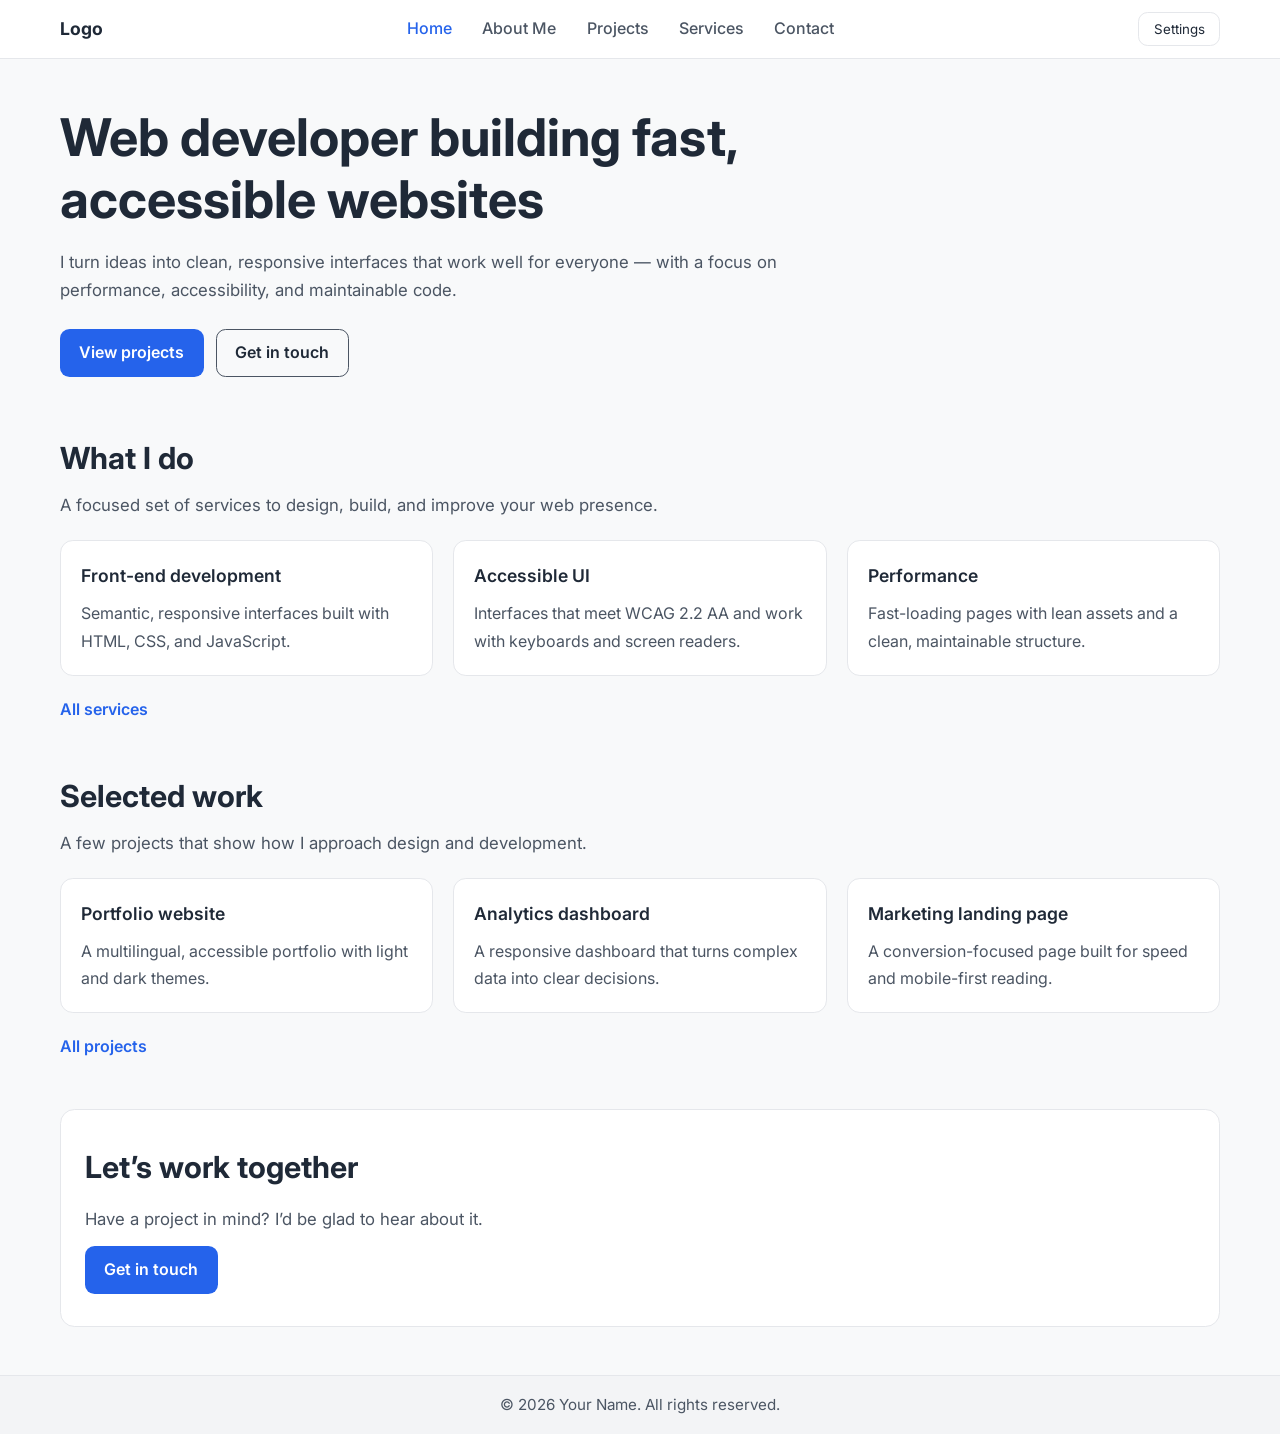
==== index.html @ b494fdd1 "Add files via upload" ====
<!DOCTYPE html>
<html lang="en" dir="ltr">

<head>
  <meta charset="UTF-8">
  <meta name="viewport" content="width=device-width, initial-scale=1.0">
  <title>Home | Portfolio</title>
  <link rel="preconnect" href="https://fonts.googleapis.com">
  <link rel="preconnect" href="https://fonts.gstatic.com" crossorigin>
  <link href="https://fonts.googleapis.com/css2?family=Inter:wght@400;500;600;700&family=Tajawal:wght@400;500;700&display=swap" rel="stylesheet">
  <link rel="stylesheet" href="style.css">
</head>

<body data-page="home">
  <!-- رابط التخطي إلى المحتوى الرئيسي (WCAG 2.4.1) -->
  <a class="skip-link" href="#main-content" data-i18n="skipToContent">Skip to main content</a>

  <!-- الهيدر المشترك -->
  <header class="site-header" id="site-header">
    <div class="header-container">
      <div class="header-left">
        <button class="menu-toggle" id="menu-toggle" type="button" aria-expanded="false" aria-controls="sidebar" data-i18n-aria-label="openMenu">
          <span class="menu-toggle-bar"></span>
          <span class="menu-toggle-bar"></span>
          <span class="menu-toggle-bar"></span>
        </button>
        <a class="site-logo" href="index.html" data-i18n-aria-label="logoLabel">Logo</a>
      </div>
      <nav class="nav-desktop" aria-label="Main navigation">
        <ul class="nav-desktop-list">
          <li class="nav-desktop-item">
            <a class="nav-desktop-link is-active" href="index.html" data-page="home" data-i18n="navHome">Home</a>
          </li>
          <li class="nav-desktop-item">
            <a class="nav-desktop-link" href="about.html" data-page="about" data-i18n="navAbout">About Me</a>
          </li>
          <li class="nav-desktop-item">
            <a class="nav-desktop-link" href="projects.html" data-page="projects" data-i18n="navProjects">Projects</a>
          </li>
          <li class="nav-desktop-item">
            <a class="nav-desktop-link" href="services.html" data-page="services" data-i18n="navServices">Services</a>
          </li>
          <li class="nav-desktop-item">
            <a class="nav-desktop-link" href="contact.html" data-page="contact" data-i18n="navContact">Contact</a>
          </li>
        </ul>
      </nav>
      <div class="header-actions">
        <div class="settings-dropdown" id="settings-dropdown">
          <button class="settings-toggle" id="settings-toggle" type="button" aria-expanded="false" aria-controls="settings-panel" data-i18n="settingsTitle">
            Settings
          </button>
          <div class="settings-panel" id="settings-panel" role="group" aria-labelledby="settings-panel-title">
            <div class="settings-panel-header">
              <span class="settings-panel-title" id="settings-panel-title" data-i18n="settingsTitle">Settings</span>
              <button class="settings-panel-close" id="settings-panel-close" type="button" data-i18n-aria-label="closeSettings">
                <span aria-hidden="true">&times;</span>
              </button>
            </div>
            <div class="settings-panel-section">
              <span class="settings-panel-label" data-i18n="appearance">Appearance</span>
              <div class="theme-toggle-group" role="group" data-i18n-aria-label="appearance">
                <button class="theme-option is-active" type="button" data-theme="light" aria-pressed="true" data-i18n="light">Light Mode</button>
                <button class="theme-option" type="button" data-theme="dark" aria-pressed="false" data-i18n="dark">Dark Mode</button>
              </div>
            </div>
            <div class="settings-panel-section">
              <label class="settings-panel-label" for="language-select-header" data-i18n="language">Language</label>
              <select class="language-select" id="language-select-header" data-i18n-aria-label="languageSelect">
                <option value="en" selected>English</option>
                <option value="ar">العربية</option>
                <option value="fr">Français</option>
              </select>
            </div>
          </div>
        </div>
      </div>
    </div>
  </header>

  <!-- القائمة الجانبية (تظهر فقط على الشاشات الصغيرة) -->
  <aside class="sidebar" id="sidebar" aria-hidden="true">
    <div class="sidebar-overlay" id="sidebar-overlay"></div>
    <div class="sidebar-panel" role="dialog" aria-modal="true" aria-labelledby="sidebar-title">
      <div class="sidebar-header">
        <span class="sidebar-title" id="sidebar-title" data-i18n="menuTitle">Menu</span>
        <button class="sidebar-close" id="sidebar-close" type="button" data-i18n-aria-label="closeMenu">
          <span aria-hidden="true">&times;</span>
        </button>
      </div>
      <nav class="sidebar-nav" aria-label="Main navigation">
        <ul class="nav-list">
          <li class="nav-item">
            <a class="nav-link is-active" href="index.html" data-page="home" data-i18n="navHome">Home</a>
          </li>
          <li class="nav-item">
            <a class="nav-link" href="about.html" data-page="about" data-i18n="navAbout">About Me</a>
          </li>
          <li class="nav-item">
            <a class="nav-link" href="projects.html" data-page="projects" data-i18n="navProjects">Projects</a>
          </li>
          <li class="nav-item">
            <a class="nav-link" href="services.html" data-page="services" data-i18n="navServices">Services</a>
          </li>
          <li class="nav-item">
            <a class="nav-link" href="contact.html" data-page="contact" data-i18n="navContact">Contact</a>
          </li>
        </ul>
      </nav>
      <section class="sidebar-settings" aria-label="Site settings">
        <h2 class="settings-title" data-i18n="settingsTitle">Settings</h2>
        <div class="settings-group">
          <span class="settings-label" data-i18n="appearance">Appearance</span>
          <div class="theme-toggle-group" role="group" data-i18n-aria-label="appearance">
            <button class="theme-option is-active" type="button" data-theme="light" aria-pressed="true" data-i18n="light">Light Mode</button>
            <button class="theme-option" type="button" data-theme="dark" aria-pressed="false" data-i18n="dark">Dark Mode</button>
          </div>
        </div>
        <div class="settings-group">
          <label class="settings-label" for="language-select" data-i18n="language">Language</label>
          <select class="language-select" id="language-select" data-i18n-aria-label="languageSelect">
            <option value="en" selected>English</option>
            <option value="ar">العربية</option>
            <option value="fr">Français</option>
          </select>
        </div>
      </section>
    </div>
  </aside>

  <!-- المحتوى الرئيسي -->
  <main class="main-content home-main" id="main-content" tabindex="-1">
    <section class="hero" aria-labelledby="hero-title">
      <h1 class="hero-title" id="hero-title" data-i18n="homeHeroHeading">Web developer building fast, accessible websites</h1>
      <p class="hero-lead" data-i18n="homeHeroLead">I turn ideas into clean, responsive interfaces that work well for everyone — with a focus on performance, accessibility, and maintainable code.</p>
      <div class="hero-actions">
        <a class="button button-primary" href="projects.html" data-i18n="homeCtaProjects">View projects</a>
        <a class="button button-secondary" href="contact.html" data-i18n="homeCtaContact">Get in touch</a>
      </div>
    </section>

    <section class="home-section" aria-labelledby="home-services-title">
      <div class="section-header">
        <h2 class="section-title" id="home-services-title" data-i18n="homeServicesHeading">What I do</h2>
        <p class="section-lead" data-i18n="homeServicesLead">A focused set of services to design, build, and improve your web presence.</p>
      </div>
      <ul class="card-grid">
        <li class="card">
          <h3 class="card-title" data-i18n="homeServiceFrontendTitle">Front-end development</h3>
          <p class="card-text" data-i18n="homeServiceFrontendDesc">Semantic, responsive interfaces built with HTML, CSS, and JavaScript.</p>
        </li>
        <li class="card">
          <h3 class="card-title" data-i18n="homeServiceAccessibleTitle">Accessible UI</h3>
          <p class="card-text" data-i18n="homeServiceAccessibleDesc">Interfaces that meet WCAG 2.2 AA and work with keyboards and screen readers.</p>
        </li>
        <li class="card">
          <h3 class="card-title" data-i18n="homeServicePerformanceTitle">Performance</h3>
          <p class="card-text" data-i18n="homeServicePerformanceDesc">Fast-loading pages with lean assets and a clean, maintainable structure.</p>
        </li>
      </ul>
      <a class="text-link" href="services.html" data-i18n="homeAllServices">All services</a>
    </section>

    <section class="home-section" aria-labelledby="home-work-title">
      <div class="section-header">
        <h2 class="section-title" id="home-work-title" data-i18n="homeWorkHeading">Selected work</h2>
        <p class="section-lead" data-i18n="homeWorkLead">A few projects that show how I approach design and development.</p>
      </div>
      <ul class="card-grid">
        <li class="card">
          <h3 class="card-title" data-i18n="homeProject1Title">Portfolio website</h3>
          <p class="card-text" data-i18n="homeProject1Desc">A multilingual, accessible portfolio with light and dark themes.</p>
        </li>
        <li class="card">
          <h3 class="card-title" data-i18n="homeProject2Title">Analytics dashboard</h3>
          <p class="card-text" data-i18n="homeProject2Desc">A responsive dashboard that turns complex data into clear decisions.</p>
        </li>
        <li class="card">
          <h3 class="card-title" data-i18n="homeProject3Title">Marketing landing page</h3>
          <p class="card-text" data-i18n="homeProject3Desc">A conversion-focused page built for speed and mobile-first reading.</p>
        </li>
      </ul>
      <a class="text-link" href="projects.html" data-i18n="homeAllProjects">All projects</a>
    </section>

    <section class="cta-section" aria-labelledby="home-cta-title">
      <h2 class="section-title" id="home-cta-title" data-i18n="homeCtaHeading">Let’s work together</h2>
      <p class="section-lead" data-i18n="homeCtaLead">Have a project in mind? I’d be glad to hear about it.</p>
      <a class="button button-primary" href="contact.html" data-i18n="homeCtaContact">Get in touch</a>
    </section>
  </main>

  <!-- الفوتر المشترك -->
  <footer class="site-footer" id="site-footer">
    <div class="footer-container">
      <p class="footer-copy" data-i18n="footerCopy">&copy; 2026 Your Name. All rights reserved.</p>
    </div>
  </footer>

  <script src="js.js" defer></script>
</body>

</html>
---- style.css ----
/* 
  ملف التنسيقات - معرض الأعمال
  ملاحظات: سيُطور أكثر حسب المراحل
*/

/* إعادة ضبط بسيطة */
* {
  margin: 0;
  padding: 0;
  box-sizing: border-box;
}

:root {
  --bg: #f8f9fa;
  --surface: #ffffff;
  --text-primary: #1f2937;
  --text-secondary: #4b5563;
  --border: #e5e7eb;
  --accent: #2563eb;
  --accent-contrast: #ffffff;
  --header-bg: #ffffff;
  --sidebar-bg: #ffffff;
  --footer-bg: #f3f4f6;
}

[data-theme="dark"] {
  --bg: #0f1026;
  --surface: #15182b;
  --text-primary: #e5e7eb;
  --text-secondary: #cbd5f5;
  --border: #2a2f55;
  --accent: #4f9bff;
  --accent-contrast: #0f1026;
  --header-bg: #15182b;
  --sidebar-bg: #15182b;
  --footer-bg: #101225;
}

html {
  font-size: 16px;
}

body {
  font-family: "Inter", "Tajawal", system-ui, -apple-system, BlinkMacSystemFont, sans-serif;
  background-color: var(--bg);
  color: var(--text-primary);
  line-height: 1.7;
  min-height: 100vh;
  display: flex;
  flex-direction: column;
}

/* دعم RTL */
html[dir="rtl"] body {
  font-family: "Tajawal", "Inter", system-ui, sans-serif;
}

/* رابط التخطي إلى المحتوى الرئيسي - يظهر عند التركيز فقط (WCAG 2.4.1) */
.skip-link {
  position: fixed;
  top: -100px;
  inset-inline-start: 1rem;
  z-index: 2000;
  padding: 0.7rem 1.1rem;
  border-radius: 0.6rem;
  background-color: var(--accent);
  color: var(--accent-contrast);
  font-weight: 600;
  text-decoration: none;
}

.skip-link:focus-visible {
  top: 0.75rem;
  outline: 3px solid var(--text-primary);
  outline-offset: 2px;
}

/* الهيدر */
.site-header {
  position: sticky;
  top: 0;
  z-index: 100;
  background-color: var(--header-bg);
  border-bottom: 1px solid var(--border);
}

.header-container {
  display: flex;
  align-items: center;
  justify-content: space-between;
  gap: 1rem;
  width: min(1200px, 100%);
  margin: 0 auto;
  padding: 0.75rem 1.25rem;
}

.header-left {
  display: flex;
  align-items: center;
  gap: 0.9rem;
}

.menu-toggle {
  display: none;
  flex-direction: column;
  justify-content: center;
  gap: 0.35rem;
  width: 2.75rem;
  height: 2.75rem;
  border-radius: 0.6rem;
  border: 1px solid var(--border);
  background-color: transparent;
  cursor: pointer;
}

.menu-toggle:focus-visible {
  outline: 2px solid var(--accent);
  outline-offset: 2px;
}

.menu-toggle-bar {
  width: 1.4rem;
  height: 2px;
  background-color: var(--text-primary);
  align-self: center;
  border-radius: 1px;
}

.site-logo {
  font-weight: 700;
  font-size: 1.1rem;
  color: var(--text-primary);
  text-decoration: none;
}

/* التنقل الأفقي للديسكتوب */
.nav-desktop {
  display: none;
  flex: 1;
  justify-content: center;
}

.nav-desktop-list {
  display: flex;
  align-items: center;
  gap: 1.5rem;
  list-style: none;
}

.nav-desktop-link {
  color: var(--text-secondary);
  text-decoration: none;
  font-weight: 500;
  padding: 0.4rem 0.2rem;
}

.nav-desktop-link:hover {
  color: var(--text-primary);
}

.nav-desktop-link.is-active {
  color: var(--accent);
}

.header-actions {
  display: flex;
  align-items: center;
  gap: 0.8rem;
}

/* قائمة الإعدادات المنسدلة */
.settings-dropdown {
  position: relative;
}

.settings-toggle {
  border: 1px solid var(--border);
  background-color: transparent;
  color: var(--text-primary);
  padding: 0.5rem 0.9rem;
  border-radius: 0.6rem;
  cursor: pointer;
  font-family: inherit;
}

.settings-toggle:focus-visible {
  outline: 2px solid var(--accent);
  outline-offset: 2px;
}

.settings-panel {
  position: absolute;
  top: calc(100% + 0.6rem);
  right: 0;
  width: min(280px, 90vw);
  background-color: var(--surface);
  border: 1px solid var(--border);
  border-radius: 0.8rem;
  box-shadow: 0 40px 70px -50px rgba(15, 23, 42, 0.95);
  display: none;
  flex-direction: column;
  gap: 1rem;
  padding: 1rem 1.1rem;
  z-index: 200;
}

html[dir="rtl"] .settings-panel {
  right: auto;
  left: 0;
}

.settings-dropdown.is-open .settings-panel {
  display: flex;
}

.settings-panel-header {
  display: flex;
  align-items: center;
  justify-content: space-between;
  gap: 1rem;
  padding-bottom: 0.75rem;
  border-bottom: 1px solid var(--border);
}

.settings-panel-title {
  font-weight: 600;
  color: var(--text-primary);
}

.settings-panel-close {
  display: inline-flex;
  align-items: center;
  justify-content: center;
  width: 2rem;
  height: 2rem;
  padding: 0;
  border: 1px solid var(--border);
  border-radius: 0.5rem;
  background-color: transparent;
  color: var(--text-secondary);
  font-size: 1.25rem;
  line-height: 1;
  cursor: pointer;
}

.settings-panel-close:hover {
  color: var(--text-primary);
  border-color: var(--accent);
}

.settings-panel-close:focus-visible {
  outline: 2px solid var(--accent);
  outline-offset: 2px;
}

.settings-panel-section {
  display: flex;
  flex-direction: column;
  gap: 0.6rem;
}

.settings-panel-label {
  font-size: 0.9rem;
  color: var(--text-secondary);
}

/* القائمة الجانبية - تظهر فقط على الشاشات الصغيرة */
.sidebar {
  position: fixed;
  inset: 0;
  display: none;
  z-index: 1000;
}

.sidebar.is-open {
  display: block;
}

.sidebar-overlay {
  position: absolute;
  inset: 0;
  background-color: rgba(15, 16, 38, 0.45);
}

.sidebar-panel {
  position: absolute;
  top: 0;
  right: 0;
  width: min(320px, 90vw);
  height: 100%;
  background-color: var(--sidebar-bg);
  border-left: 1px solid var(--border);
  display: flex;
  flex-direction: column;
  overflow-y: auto;
  transform: translateX(100%);
  transition: transform 0.25s ease;
}

html[dir="rtl"] .sidebar-panel {
  right: auto;
  left: 0;
  border-left: none;
  border-right: 1px solid var(--border);
  transform: translateX(-100%);
}

.sidebar.is-open .sidebar-panel {
  transform: translateX(0);
}

.sidebar-header {
  display: flex;
  align-items: center;
  justify-content: space-between;
  padding: 1rem 1.25rem;
  border-bottom: 1px solid var(--border);
}

.sidebar-title {
  font-weight: 600;
}

.sidebar-close {
  width: 2.25rem;
  height: 2.25rem;
  border-radius: 0.5rem;
  border: 1px solid var(--border);
  background-color: transparent;
  color: var(--text-primary);
  font-size: 1.4rem;
  cursor: pointer;
}

.sidebar-close:focus-visible {
  outline: 2px solid var(--accent);
  outline-offset: 2px;
}

.sidebar-nav {
  padding: 0.75rem 0;
}

.nav-list {
  list-style: none;
  display: flex;
  flex-direction: column;
}

.nav-link {
  display: block;
  padding: 0.7rem 1.25rem;
  color: var(--text-secondary);
  text-decoration: none;
  font-weight: 500;
}

.nav-link:hover {
  color: var(--text-primary);
}

.nav-link.is-active {
  color: var(--accent);
  background-color: rgba(37, 99, 235, 0.08);
}

[data-theme="dark"] .nav-link.is-active {
  background-color: rgba(79, 155, 255, 0.18);
}

.sidebar-settings {
  margin-top: auto;
  padding: 1rem 1.25rem 1.5rem;
  border-top: 1px solid var(--border);
  display: flex;
  flex-direction: column;
  gap: 1rem;
}

.settings-title {
  font-size: 0.98rem;
  font-weight: 600;
}

.settings-group {
  display: flex;
  flex-direction: column;
  gap: 0.6rem;
}

.settings-label {
  font-size: 0.9rem;
  color: var(--text-secondary);
}

.theme-toggle-group {
  display: grid;
  grid-template-columns: repeat(2, minmax(0, 1fr));
  gap: 0.5rem;
}

.theme-option {
  border: 1px solid var(--border);
  background-color: transparent;
  color: var(--text-secondary);
  padding: 0.55rem 0.4rem;
  border-radius: 0.6rem;
  cursor: pointer;
  font-size: 0.9rem;
}

.theme-option.is-active {
  color: var(--accent-contrast);
  background-color: var(--accent);
  border-color: transparent;
}

.theme-option:focus-visible {
  outline: 2px solid var(--accent);
  outline-offset: 2px;
}

.language-select {
  border: 1px solid var(--border);
  background-color: var(--surface);
  color: var(--text-primary);
  padding: 0.55rem 0.7rem;
  border-radius: 0.6rem;
  font-family: inherit;
}

.language-select:focus-visible {
  outline: 2px solid var(--accent);
  outline-offset: 2px;
}

/* المحتوى الرئيسي */
.main-content {
  flex: 1;
  width: min(1200px, 100%);
  margin: 0 auto;
  padding: 2rem 1.25rem 3rem;
}

.main-content:focus {
  outline: none;
}

.main-content:focus-visible {
  outline: 3px solid var(--accent);
  outline-offset: -3px;
}

.about-section,
.page-section {
  display: flex;
  flex-direction: column;
  gap: 1.5rem;
}

.about-header,
.page-header {
  display: flex;
  flex-direction: column;
  gap: 0.4rem;
}

.about-title,
.page-title {
  font-size: clamp(2rem, 4vw, 3rem);
  font-weight: 700;
}

.about-subtitle,
.page-subtitle {
  color: var(--text-secondary);
}

.about-body,
.page-body {
  min-height: 40vh;
}

/* الفوتر */
.site-footer {
  border-top: 1px solid var(--border);
  background-color: var(--footer-bg);
}

.footer-container {
  width: min(1200px, 100%);
  margin: 0 auto;
  padding: 1rem 1.25rem;
  text-align: center;
}

.footer-copy {
  font-size: 0.95rem;
  color: var(--text-secondary);
}

/* الصفحات الداخلية والعناصر المشتركة */
.home-main,
.page-main {
  display: flex;
  flex-direction: column;
  gap: 3rem;
}

.hero {
  display: flex;
  flex-direction: column;
  gap: 1rem;
  max-width: 46rem;
  padding-block: 1rem 0.5rem;
}

.hero-title {
  font-size: clamp(2rem, 5vw, 3.25rem);
  line-height: 1.2;
  font-weight: 700;
}

.hero-lead,
.section-lead {
  color: var(--text-secondary);
  font-size: 1.05rem;
}

.hero-actions {
  display: flex;
  flex-wrap: wrap;
  gap: 0.75rem;
  margin-top: 0.5rem;
}

/* الأزرار */
.button {
  display: inline-flex;
  align-items: center;
  justify-content: center;
  min-height: 2.75rem;
  padding: 0.6rem 1.15rem;
  border: 1px solid transparent;
  border-radius: 0.6rem;
  font-weight: 600;
  text-decoration: none;
}

.button-primary {
  background-color: var(--accent);
  color: var(--accent-contrast);
}

.button-primary:hover {
  filter: brightness(1.08);
}

.button-secondary {
  background-color: transparent;
  color: var(--text-primary);
  border-color: var(--text-secondary);
}

.button-secondary:hover {
  border-color: var(--accent);
  color: var(--accent);
}

.button:focus-visible,
.text-link:focus-visible,
.contact-link:focus-visible,
.faq-item summary:focus-visible {
  outline: 3px solid var(--accent);
  outline-offset: 2px;
}

/* الأقسام والشبكات */
.home-section {
  display: flex;
  flex-direction: column;
  gap: 1.25rem;
}

.section-header {
  display: flex;
  flex-direction: column;
  gap: 0.4rem;
}

.section-title {
  font-size: clamp(1.4rem, 3vw, 1.9rem);
  font-weight: 700;
}

.card-grid {
  list-style: none;
  display: grid;
  grid-template-columns: repeat(auto-fit, minmax(220px, 1fr));
  gap: 1.25rem;
}

.card {
  display: flex;
  flex-direction: column;
  gap: 0.6rem;
  padding: 1.25rem;
  background-color: var(--surface);
  border: 1px solid var(--border);
  border-radius: 0.8rem;
}

.card-title {
  font-size: 1.1rem;
  font-weight: 600;
}

.card-text,
.faq-answer {
  color: var(--text-secondary);
}

.tag-list {
  display: flex;
  flex-wrap: wrap;
  gap: 0.4rem;
  margin-top: auto;
  padding-top: 0.4rem;
}

.tag {
  padding: 0.15rem 0.55rem;
  border-radius: 999px;
  background-color: rgba(37, 99, 235, 0.1);
  color: var(--accent);
  font-size: 0.85rem;
  font-weight: 500;
}

[data-theme="dark"] .tag {
  background-color: rgba(79, 155, 255, 0.18);
}

.text-link {
  align-self: flex-start;
  color: var(--accent);
  font-weight: 600;
  text-decoration: none;
}

.text-link:hover {
  text-decoration: underline;
}

.contact-link {
  align-self: flex-start;
  margin-top: auto;
  color: var(--accent);
  font-weight: 600;
  text-decoration: none;
  overflow-wrap: anywhere;
}

.contact-link:hover {
  text-decoration: underline;
}

/* دعوة ختامية */
.cta-section {
  display: flex;
  flex-direction: column;
  align-items: flex-start;
  gap: 0.75rem;
  padding: 2rem 1.5rem;
  background-color: var(--surface);
  border: 1px solid var(--border);
  border-radius: 0.9rem;
}

/* خطوات العمل */
.step-list {
  list-style: none;
  counter-reset: step;
  display: grid;
  grid-template-columns: repeat(auto-fit, minmax(160px, 1fr));
  gap: 1rem;
  padding-inline-start: 0;
}

.step {
  position: relative;
  padding: 1rem;
  padding-inline-start: 3rem;
  background-color: var(--surface);
  border: 1px solid var(--border);
  border-radius: 0.8rem;
  font-weight: 600;
  counter-increment: step;
}

.step::before {
  content: counter(step);
  position: absolute;
  inset-inline-start: 0.9rem;
  top: 50%;
  transform: translateY(-50%);
  display: inline-flex;
  align-items: center;
  justify-content: center;
  width: 1.6rem;
  height: 1.6rem;
  border-radius: 50%;
  background-color: var(--accent);
  color: var(--accent-contrast);
  font-size: 0.9rem;
}

/* الأسئلة الشائعة */
.faq-item {
  padding: 0.9rem 1.1rem;
  background-color: var(--surface);
  border: 1px solid var(--border);
  border-radius: 0.7rem;
}

.faq-item summary {
  min-height: 2.75rem;
  padding-block: 0.35rem;
  cursor: pointer;
  font-weight: 600;
}

.faq-answer {
  margin-top: 0.65rem;
}

/* Responsive - الديسكتوب */
@media (min-width: 992px) {
  .menu-toggle {
    display: none;
  }

  .nav-desktop {
    display: flex;
  }
}

/* Responsive - الشاشات الصغيرة */
@media (max-width: 991px) {
  .menu-toggle {
    display: inline-flex;
  }

  .nav-desktop {
    display: none;
  }
}

/* احترام تفضيل تقليل الحركة (WCAG 2.3.3) */
@media (prefers-reduced-motion: reduce) {
  *,
  *::before,
  *::after {
    animation-duration: 0.01ms !important;
    animation-iteration-count: 1 !important;
    transition-duration: 0.01ms !important;
    scroll-behavior: auto !important;
  }
}
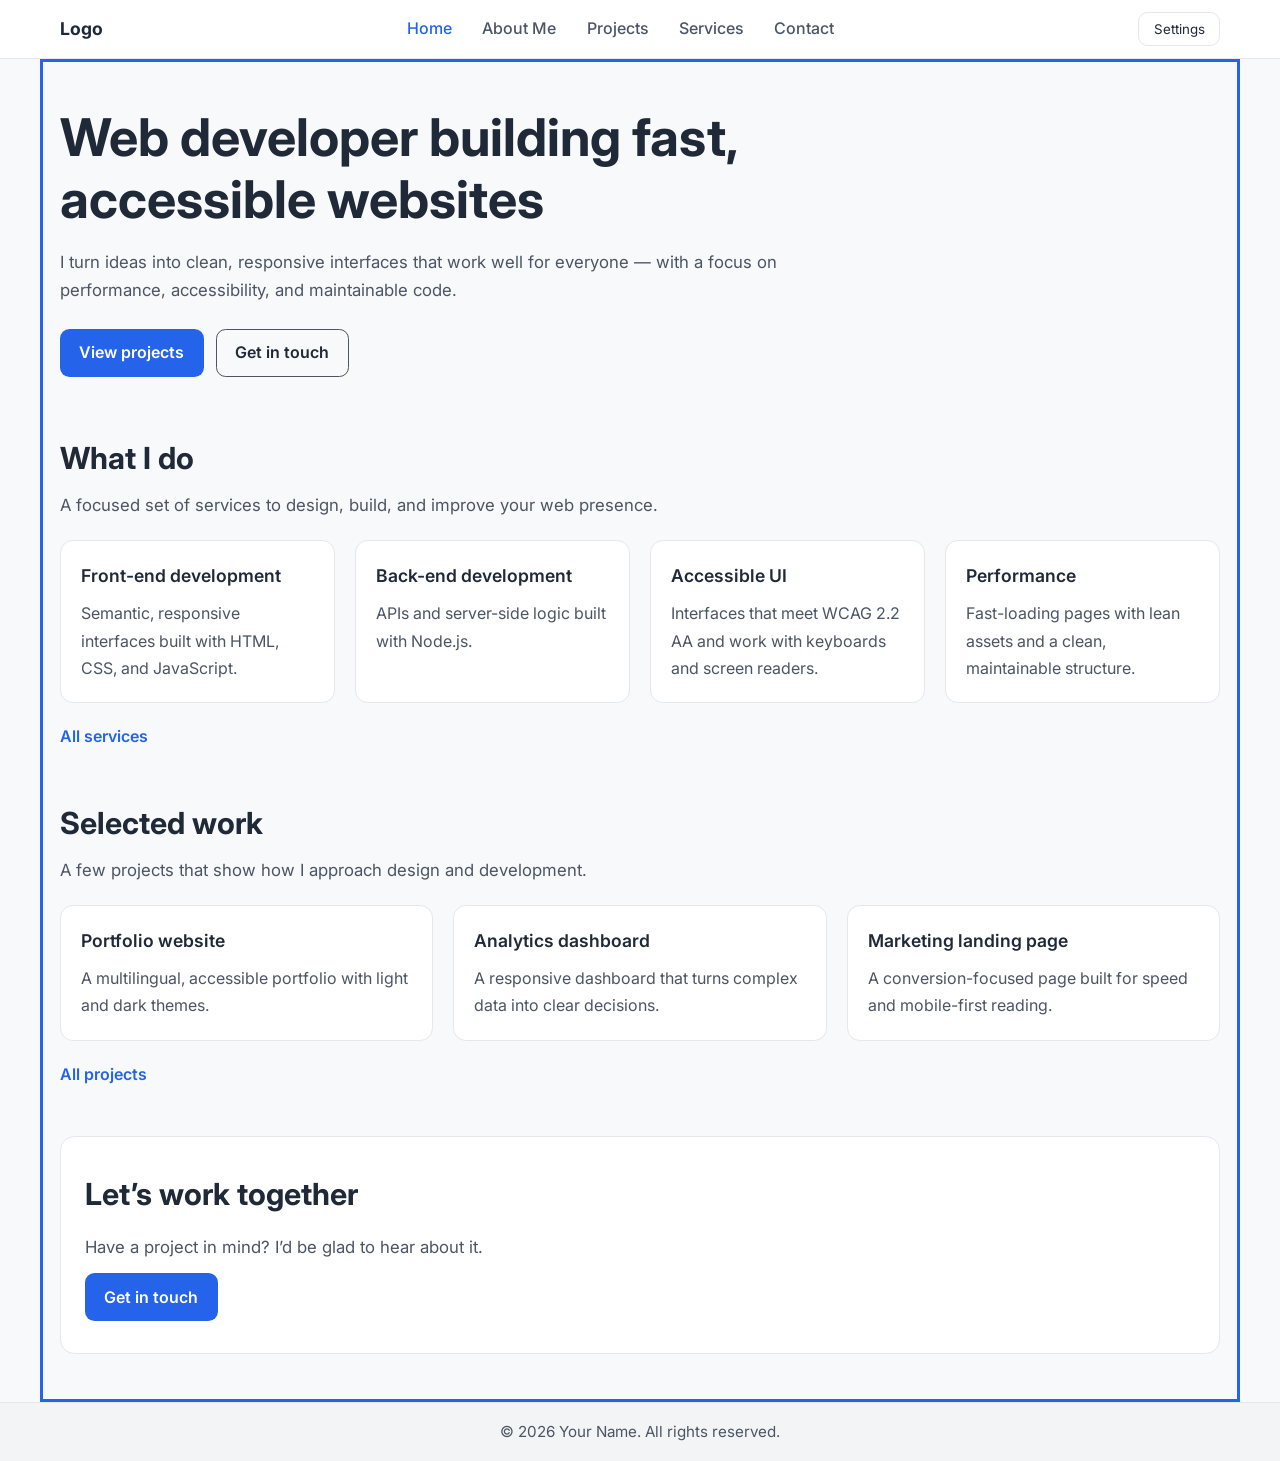
==== commit 61b7f140: "Add files via upload" ====
--- a/index.html
+++ b/index.html
@@ -48,7 +48,11 @@
       <div class="header-actions">
         <div class="settings-dropdown" id="settings-dropdown">
           <button class="settings-toggle" id="settings-toggle" type="button" aria-expanded="false" aria-controls="settings-panel" data-i18n="settingsTitle">
-            Settings
+            <svg class="settings-toggle-icon" width="18" height="18" viewBox="0 0 24 24" fill="none" stroke="currentColor" stroke-width="2" stroke-linecap="round" stroke-linejoin="round" aria-hidden="true">
+              <circle cx="12" cy="12" r="3"></circle>
+              <path d="M19.4 15a1.65 1.65 0 0 0 .33 1.82l.06.06a2 2 0 0 1 0 2.83 2 2 0 0 1-2.83 0l-.06-.06a1.65 1.65 0 0 0-1.82-.33 1.65 1.65 0 0 0-1 1.51V21a2 2 0 0 1-2 2 2 2 0 0 1-2-2v-.09A1.65 1.65 0 0 0 9 19.4a1.65 1.65 0 0 0-1.82.33l-.06.06a2 2 0 0 1-2.83 0 2 2 0 0 1 0-2.83l.06-.06a1.65 1.65 0 0 0 .33-1.82 1.65 1.65 0 0 0-1.51-1H3a2 2 0 0 1-2-2 2 2 0 0 1 2-2h.09A1.65 1.65 0 0 0 4.6 9a1.65 1.65 0 0 0-.33-1.82l-.06-.06a2 2 0 0 1 0-2.83 2 2 0 0 1 2.83 0l.06.06a1.65 1.65 0 0 0 1.82.33H9a1.65 1.65 0 0 0 1-1.51V3a2 2 0 0 1 2-2 2 2 0 0 1 2 2v.09a1.65 1.65 0 0 0 1 1.51 1.65 1.65 0 0 0 1.82-.33l.06-.06a2 2 0 0 1 2.83 0 2 2 0 0 1 0 2.83l-.06.06a1.65 1.65 0 0 0-.33 1.82V9a1.65 1.65 0 0 0 1.51 1H21a2 2 0 0 1 2 2 2 2 0 0 1-2 2h-.09a1.65 1.65 0 0 0-1.51 1z"></path>
+            </svg>
+            <span data-i18n="settingsTitle">Settings</span>
           </button>
           <div class="settings-panel" id="settings-panel" role="group" aria-labelledby="settings-panel-title">
             <div class="settings-panel-header">
@@ -150,6 +154,10 @@
           <p class="card-text" data-i18n="homeServiceFrontendDesc">Semantic, responsive interfaces built with HTML, CSS, and JavaScript.</p>
         </li>
         <li class="card">
+          <h3 class="card-title" data-i18n="homeServiceBackendTitle">Back-end development</h3>
+          <p class="card-text" data-i18n="homeServiceBackendDesc">APIs and server-side logic built with Node.js.</p>
+        </li>
+        <li class="card">
           <h3 class="card-title" data-i18n="homeServiceAccessibleTitle">Accessible UI</h3>
           <p class="card-text" data-i18n="homeServiceAccessibleDesc">Interfaces that meet WCAG 2.2 AA and work with keyboards and screen readers.</p>
         </li>
--- a/style.css
+++ b/style.css
@@ -174,6 +174,9 @@
 }
 
 .settings-toggle {
+  display: inline-flex;
+  align-items: center;
+  gap: 0.5rem;
   border: 1px solid var(--border);
   background-color: transparent;
   color: var(--text-primary);
@@ -181,6 +184,12 @@
   border-radius: 0.6rem;
   cursor: pointer;
   font-family: inherit;
+}
+
+.settings-toggle-icon {
+  width: 1rem;
+  height: 1rem;
+  flex-shrink: 0;
 }
 
 .settings-toggle:focus-visible {
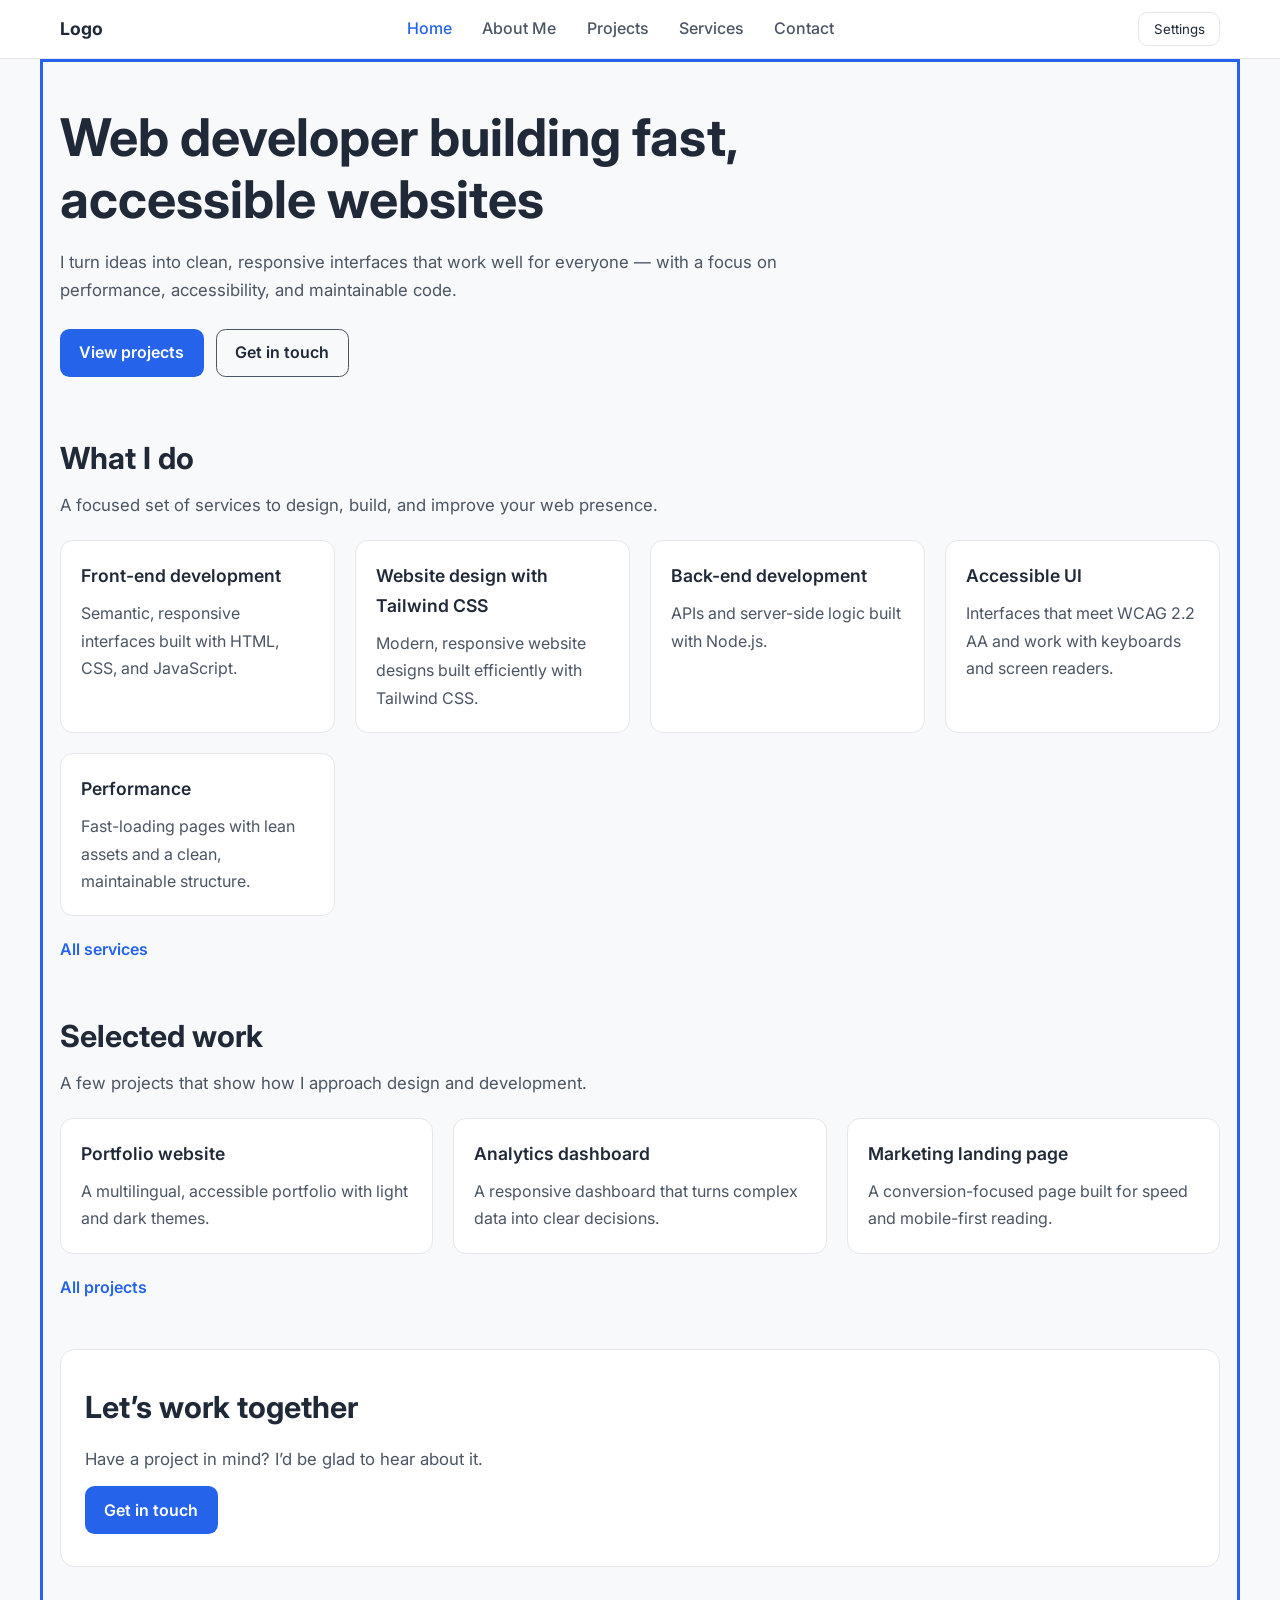
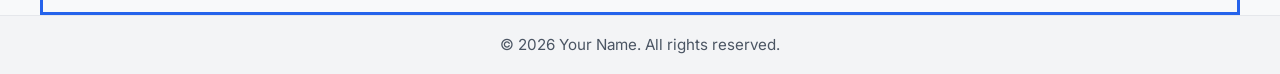
==== commit a35c7a19: "Add files via upload" ====
--- a/index.html
+++ b/index.html
@@ -154,6 +154,10 @@
           <p class="card-text" data-i18n="homeServiceFrontendDesc">Semantic, responsive interfaces built with HTML, CSS, and JavaScript.</p>
         </li>
         <li class="card">
+          <h3 class="card-title" data-i18n="homeServiceTailwindTitle">Website design with Tailwind CSS</h3>
+          <p class="card-text" data-i18n="homeServiceTailwindDesc">Modern, responsive website designs built efficiently with Tailwind CSS.</p>
+        </li>
+        <li class="card">
           <h3 class="card-title" data-i18n="homeServiceBackendTitle">Back-end development</h3>
           <p class="card-text" data-i18n="homeServiceBackendDesc">APIs and server-side logic built with Node.js.</p>
         </li>
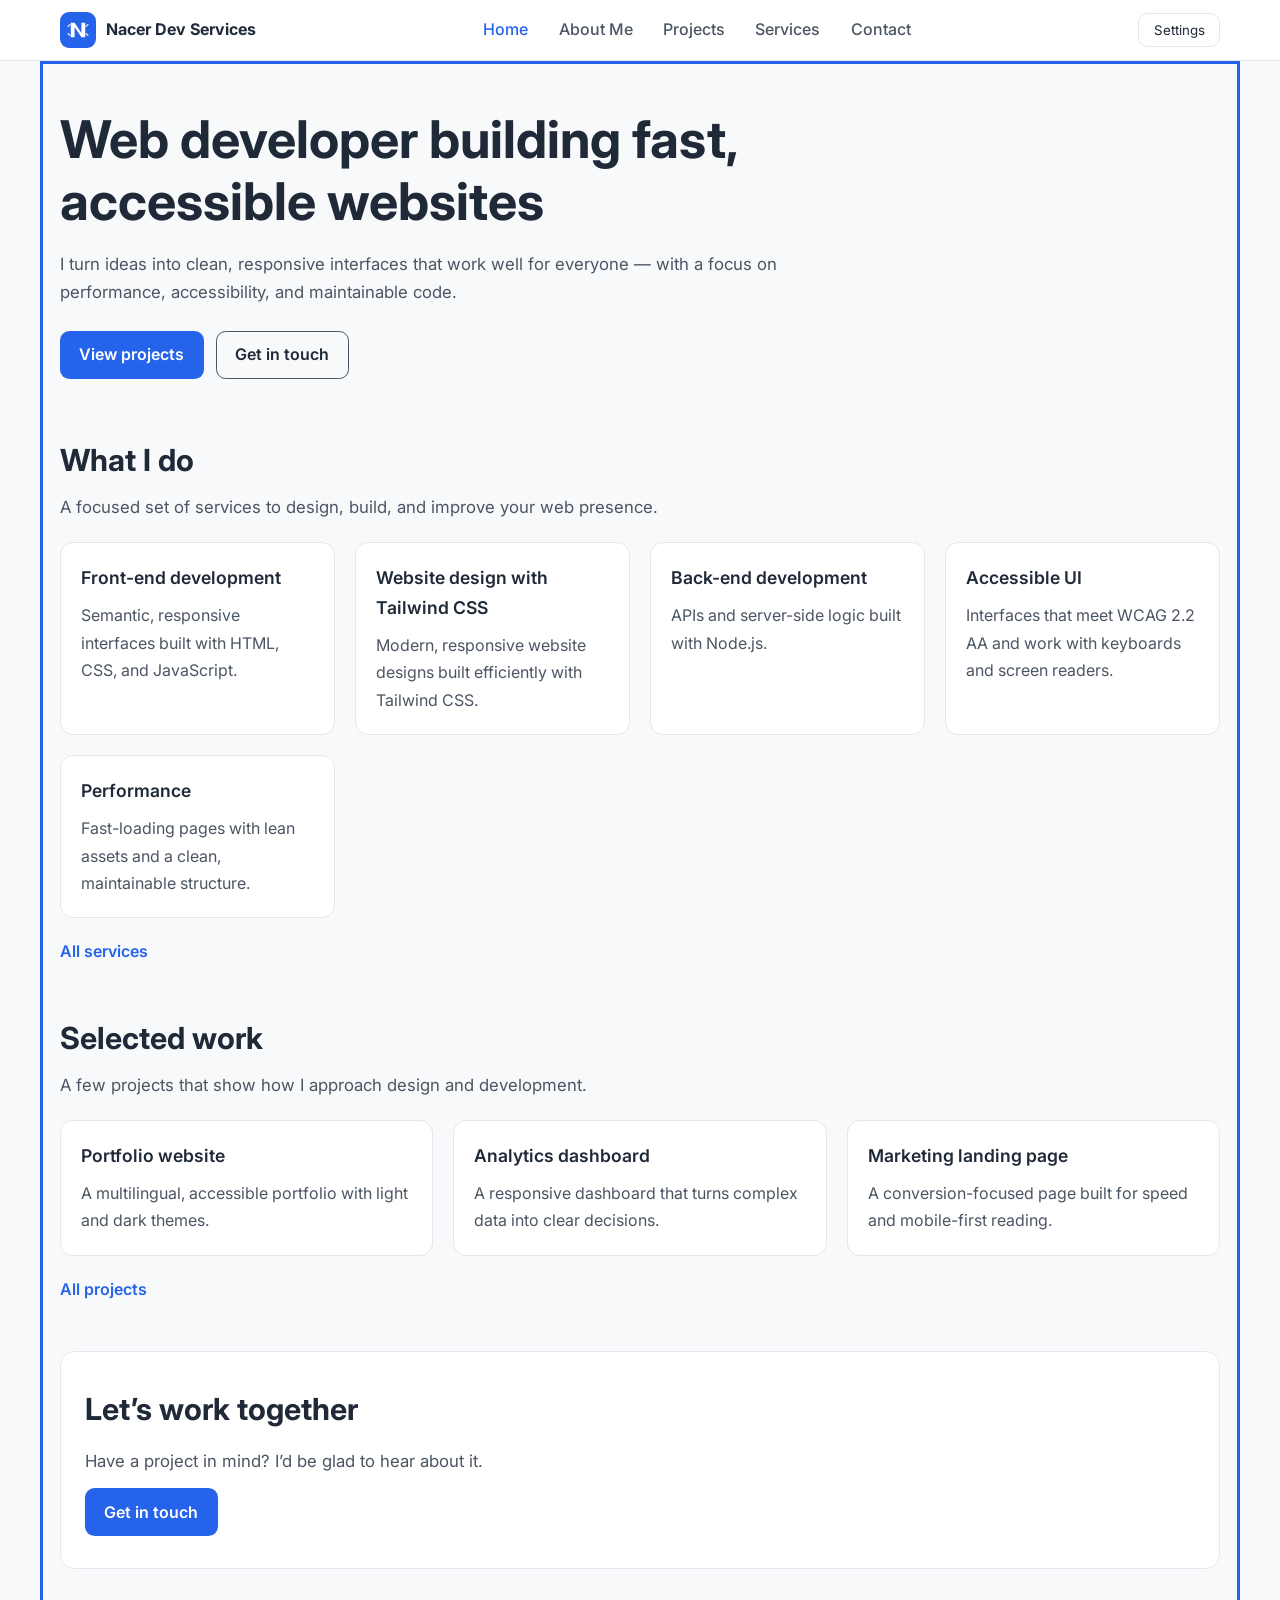
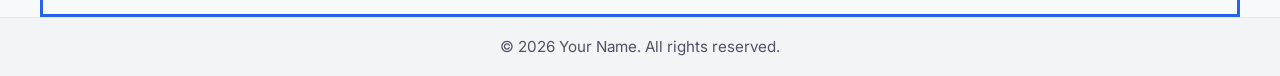
==== commit 5bbfe9cb: "Add files via upload" ====
--- a/index.html
+++ b/index.html
@@ -24,7 +24,15 @@
           <span class="menu-toggle-bar"></span>
           <span class="menu-toggle-bar"></span>
         </button>
-        <a class="site-logo" href="index.html" data-i18n-aria-label="logoLabel">Logo</a>
+        <a class="site-logo" href="index.html" data-i18n-aria-label="logoLabel" aria-label="Nacer Dev Services">
+          <svg class="site-logo-svg" width="40" height="40" viewBox="0 0 40 40" fill="none" xmlns="http://www.w3.org/2000/svg" aria-hidden="true">
+            <rect width="40" height="40" rx="10" fill="var(--accent)"/>
+            <path d="M12 28V12H16.2L23.8 23.2V12H28V28H23.8L16.2 16.8V28H12Z" fill="var(--accent-contrast)"/>
+            <path d="M9 16L11 14M9 24L11 26M29 16L31 14M29 24L31 26" stroke="var(--accent-contrast)" stroke-width="1.5" stroke-linecap="round" opacity="0.8"/>
+            <path d="M14 19H15M25 19H26" stroke="var(--accent-contrast)" stroke-width="1.5" stroke-linecap="round"/>
+          </svg>
+          <span class="site-logo-text">Nacer Dev Services</span>
+        </a>
       </div>
       <nav class="nav-desktop" aria-label="Main navigation">
         <ul class="nav-desktop-list">
@@ -69,6 +77,15 @@
               </div>
             </div>
             <div class="settings-panel-section">
+              <label class="settings-panel-label" for="font-size-select-header" data-i18n="fontSize">Font size</label>
+              <select class="language-select font-size-select" id="font-size-select-header" data-i18n-aria-label="fontSize">
+                <option value="0.9" data-i18n="fontSizeSmall">Small</option>
+                <option value="1" selected data-i18n="fontSizeNormal">Normal</option>
+                <option value="1.1" data-i18n="fontSizeLarge">Large</option>
+                <option value="1.2" data-i18n="fontSizeExtraLarge">Extra large</option>
+              </select>
+            </div>
+            <div class="settings-panel-section">
               <label class="settings-panel-label" for="language-select-header" data-i18n="language">Language</label>
               <select class="language-select" id="language-select-header" data-i18n-aria-label="languageSelect">
                 <option value="en" selected>English</option>
@@ -121,6 +138,15 @@
           </div>
         </div>
         <div class="settings-group">
+          <label class="settings-label" for="font-size-select" data-i18n="fontSize">Font size</label>
+          <select class="language-select font-size-select" id="font-size-select" data-i18n-aria-label="fontSize">
+            <option value="0.9" data-i18n="fontSizeSmall">Small</option>
+            <option value="1" selected data-i18n="fontSizeNormal">Normal</option>
+            <option value="1.1" data-i18n="fontSizeLarge">Large</option>
+            <option value="1.2" data-i18n="fontSizeExtraLarge">Extra large</option>
+          </select>
+        </div>
+        <div class="settings-group">
           <label class="settings-label" for="language-select" data-i18n="language">Language</label>
           <select class="language-select" id="language-select" data-i18n-aria-label="languageSelect">
             <option value="en" selected>English</option>
--- a/style.css
+++ b/style.css
@@ -11,6 +11,7 @@
 }
 
 :root {
+  --font-scale: 1;
   --bg: #f8f9fa;
   --surface: #ffffff;
   --text-primary: #1f2937;
@@ -36,8 +37,12 @@
   --footer-bg: #101225;
 }
 
+:root {
+  --font-scale: 1;
+}
+
 html {
-  font-size: 16px;
+  font-size: calc(16px * var(--font-scale));
 }
 
 body {
@@ -127,10 +132,23 @@
 }
 
 .site-logo {
+  display: inline-flex;
+  align-items: center;
+  gap: 0.6rem;
   font-weight: 700;
-  font-size: 1.1rem;
+  font-size: 1rem;
   color: var(--text-primary);
   text-decoration: none;
+}
+
+.site-logo-svg {
+  width: 2.25rem;
+  height: 2.25rem;
+  flex-shrink: 0;
+}
+
+.site-logo-text {
+  white-space: nowrap;
 }
 
 /* التنقل الأفقي للديسكتوب */
@@ -488,6 +506,34 @@
 .about-body,
 .page-body {
   min-height: 40vh;
+}
+
+/* نبذة "عني": صورة دائرية + فقرة تعريفية */
+.about-layout {
+  display: flex;
+  flex-wrap: wrap;
+  align-items: center;
+  gap: 2rem;
+}
+
+.about-photo {
+  width: clamp(10rem, 28vw, 14rem);
+  height: clamp(10rem, 28vw, 14rem);
+  border-radius: 50%;
+  object-fit: cover;
+  object-position: center top;
+  border: 1px solid var(--border);
+  background-color: var(--surface);
+  flex: 0 0 auto;
+}
+
+.about-text {
+  flex: 1 1 20rem;
+  min-width: 0;
+  max-width: 62ch;
+  color: var(--text-secondary);
+  font-size: 1.05rem;
+  line-height: 1.8;
 }
 
 /* الفوتر */
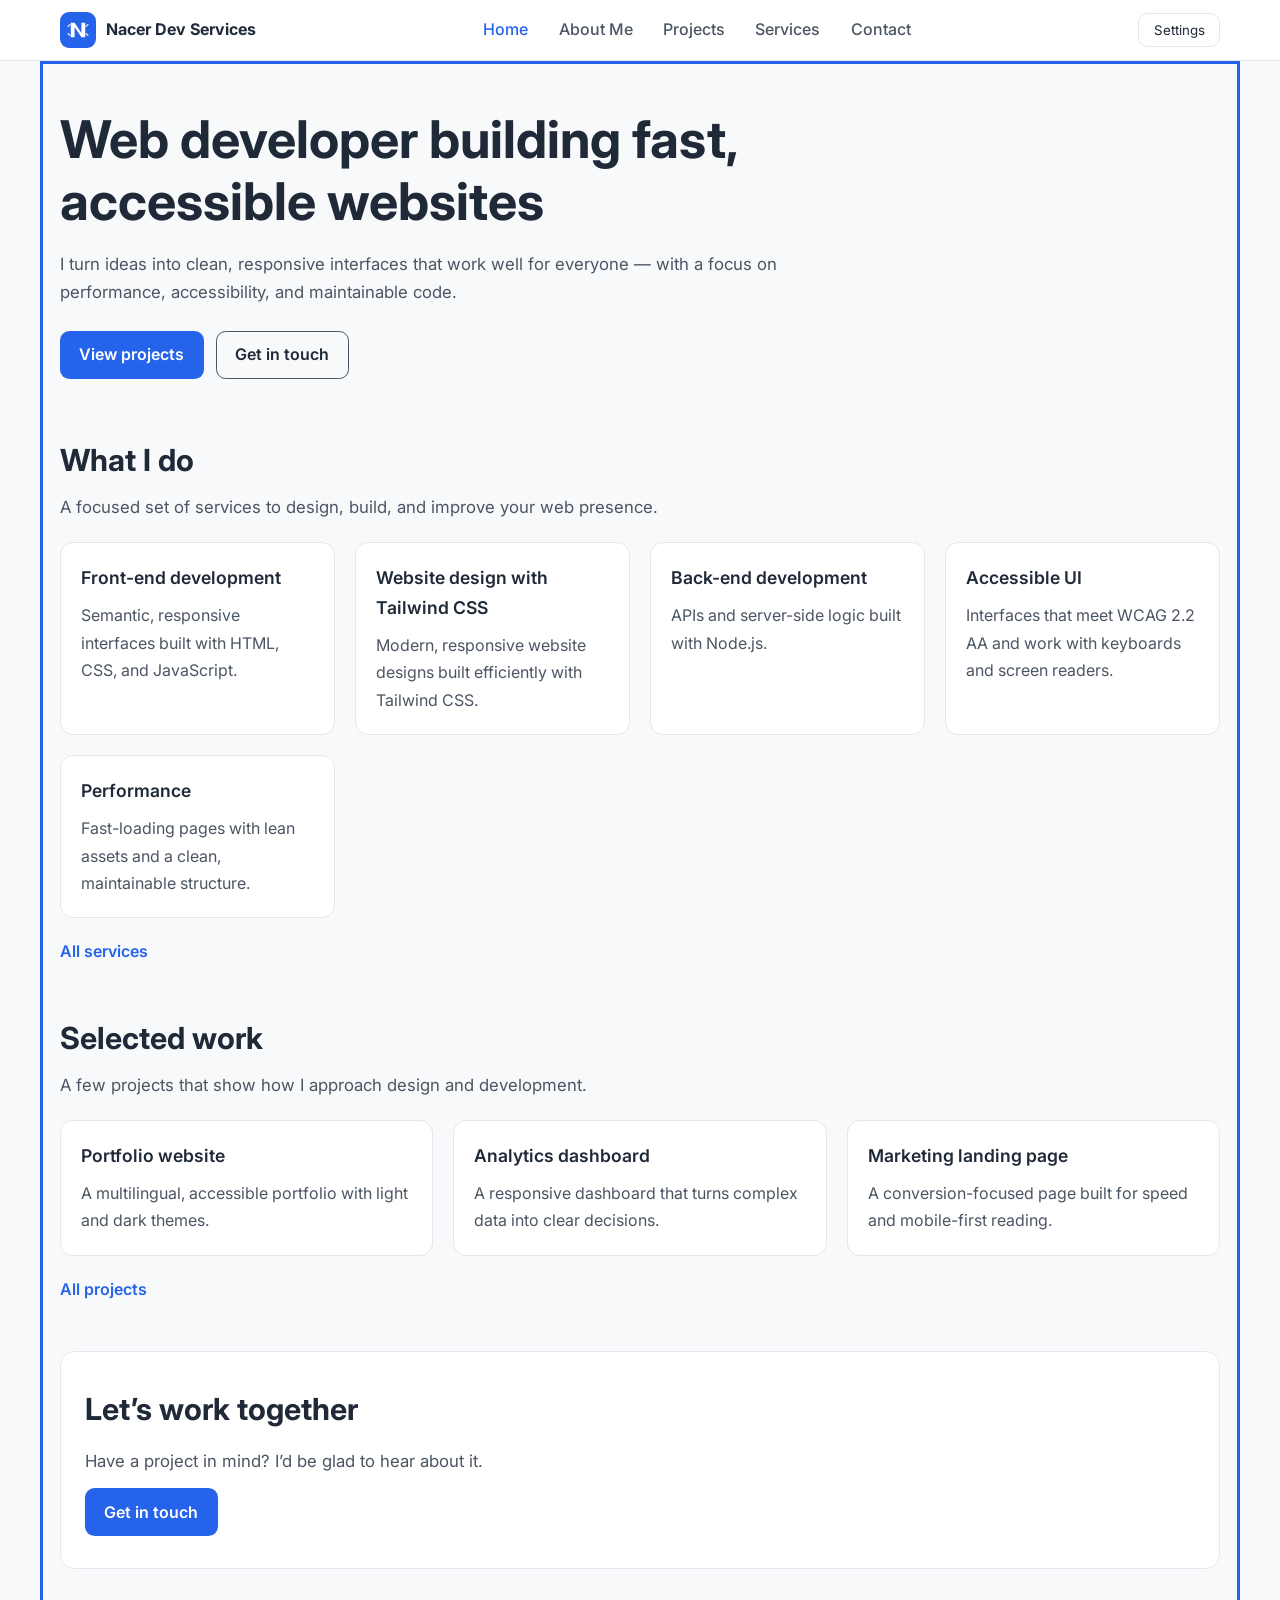
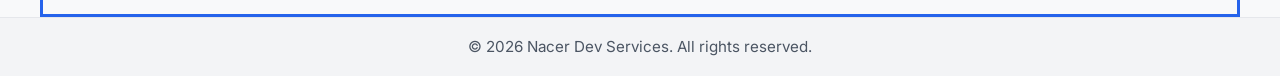
==== commit 67736058: "Add files via upload" ====
--- a/index.html
+++ b/index.html
@@ -231,7 +231,7 @@
   <!-- الفوتر المشترك -->
   <footer class="site-footer" id="site-footer">
     <div class="footer-container">
-      <p class="footer-copy" data-i18n="footerCopy">&copy; 2026 Your Name. All rights reserved.</p>
+      <p class="footer-copy">&copy; 2026 Nacer Dev Services. All rights reserved.</p>
     </div>
   </footer>
 
